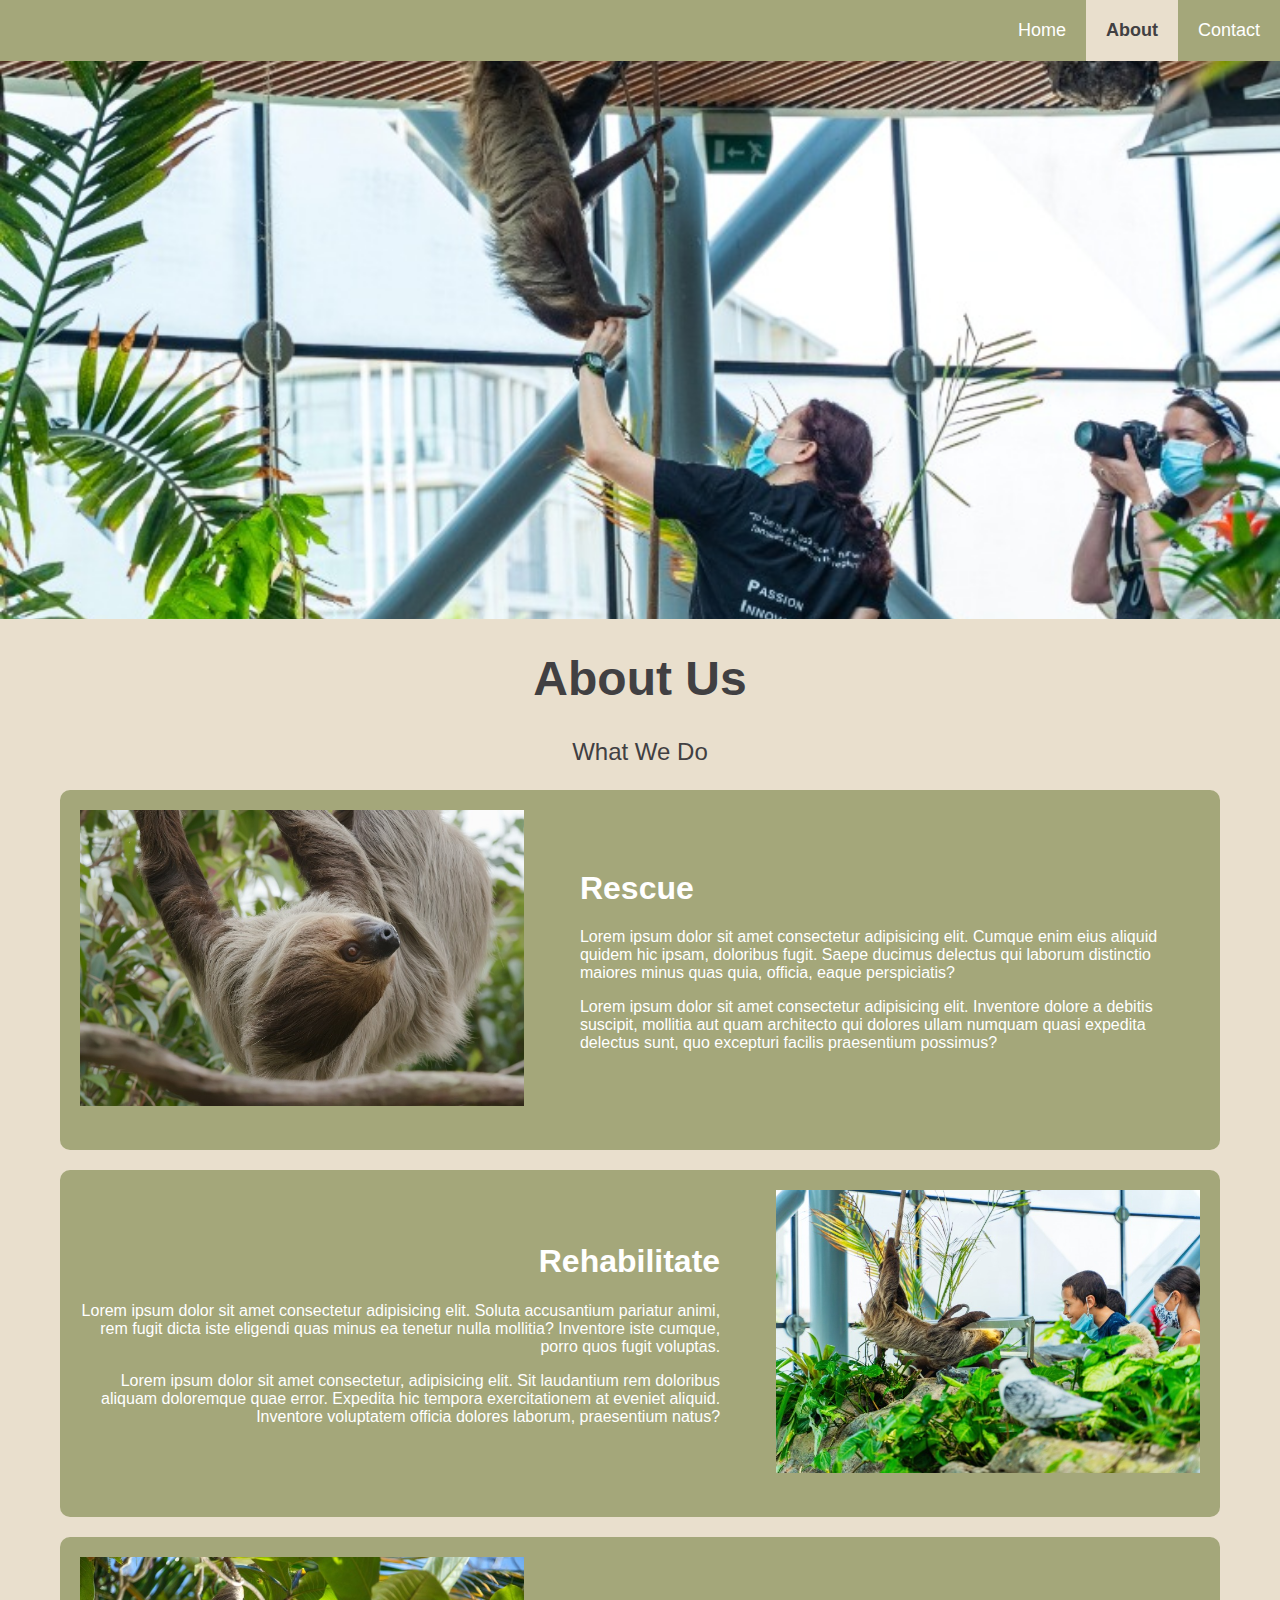
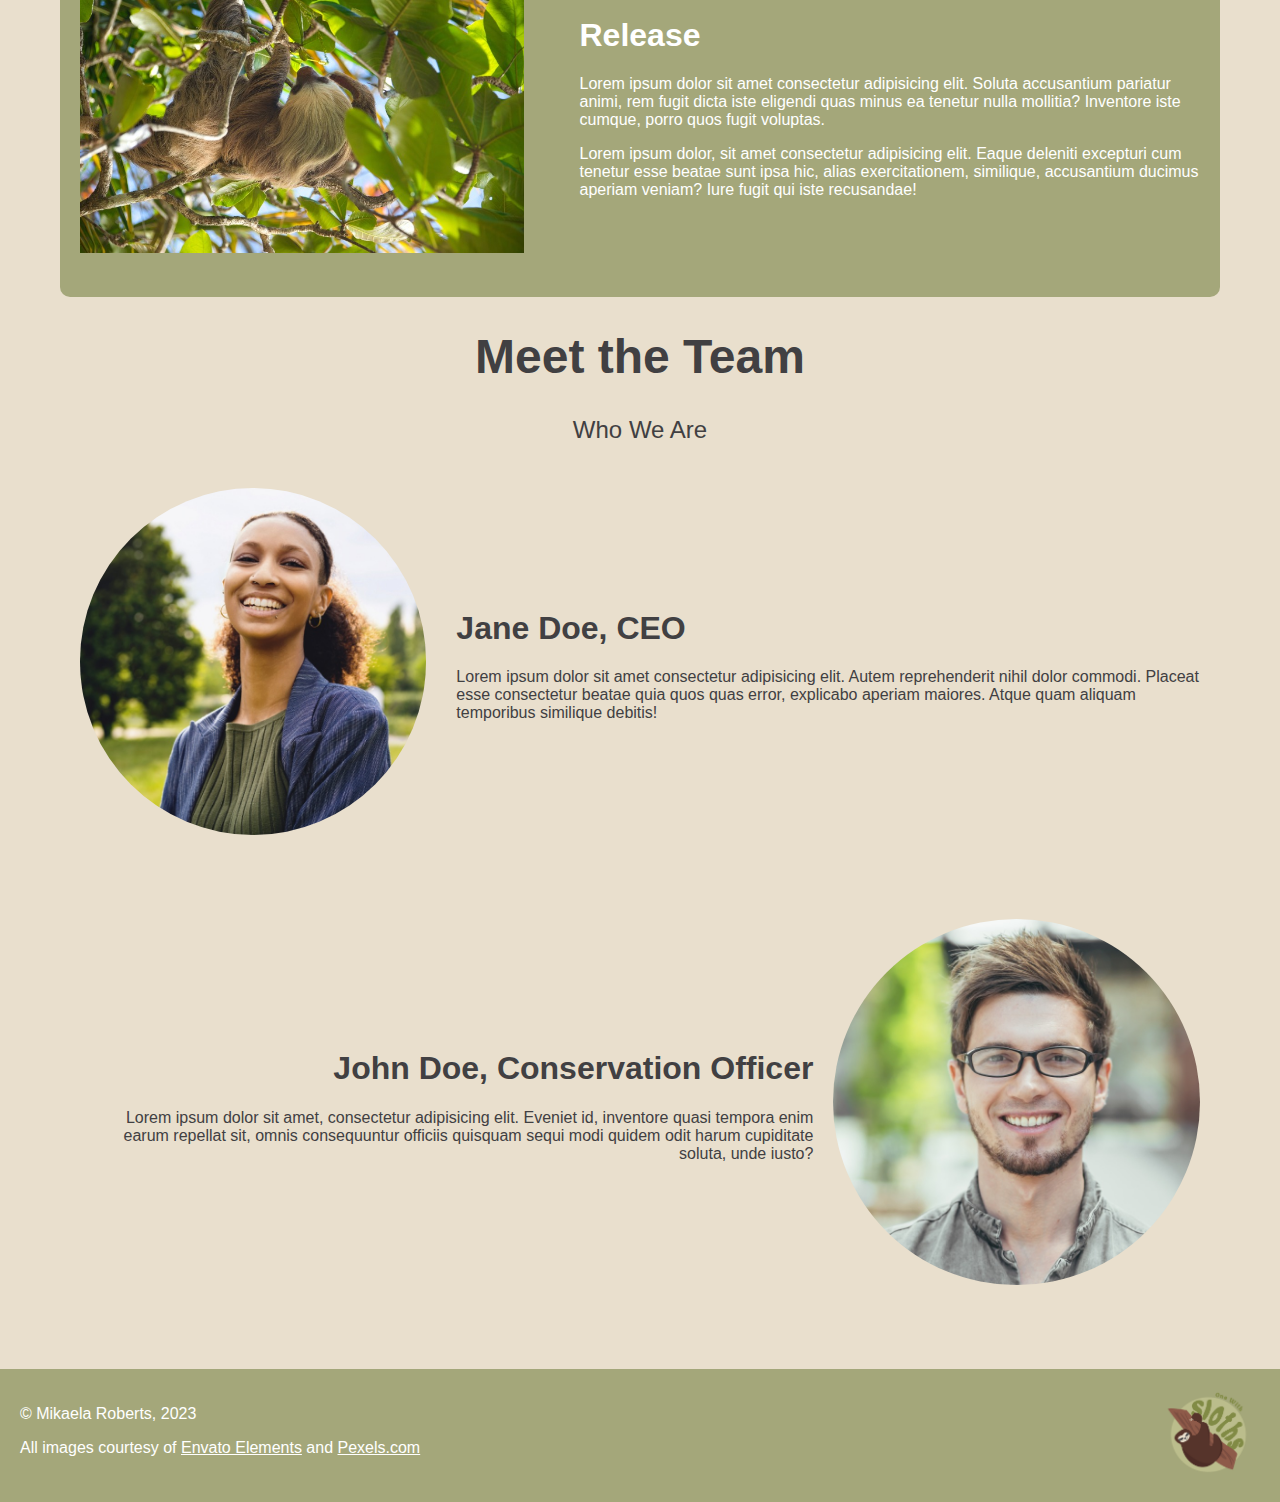
==== about.html @ 449c283b "adds skip-links to about.html" ====
<!DOCTYPE html>
<html lang="en">
<head>
    <meta charset="UTF-8">
    <meta http-equiv="X-UA-Compatible" content="IE=edge">
    <meta name="viewport" content="width=device-width, initial-scale=1.0">
    <link rel="stylesheet" href="/css/main.css">
    <title>About</title>
</head>
<body>
        <!-- SKIP-LINKS -->
        <div class="container">
            <ul class="skip-links">
                <li><a href="about-main-nav">Skip to main navigation</a></li>
                <li><a href="#about-main-content">Skip to main content</a></li>
            </ul>
        </div>
     <!------------------------------------
         TOP NAVIGATION AND HEADER 
        ------------------------------------>

        <div class="header">
            <div class="main-nav" id="about-main-nav">
                <div class="nav-items">
                    <ul>
                        <li><a href="/index.html">Home</a></li>
                        <li><a href="/about.html" class="active-page">About</a></li>
                        <li><a href="/contact.html">Contact</a></li>
                    </ul>
                </div>
            </div>
            <div class="image-banner">
                <picture>
                    <source srcset="images/desktop/low-resolution/about-header-760_x_507.jpeg,
                    images/desktop/high-resolution/about-header-1200_x_800.jpeg 2x"
                    media="(max-width: 1600px)">
                    <img src="/images/about-header.jpg" alt="A sanctuary worker petting a hanging sloth">
                </picture>
            </div>
            <div class="text-header">
                <h1>About Us</h1>
                <p>What We Do</p>
            </div>
        </div>


         <!------------------------------------
         MAIN CONTENT 
        ------------------------------------>

    <div class="main-content" id="about-main-content">
        <div class="wrapper about-cards-outer">
            <div class="rescue-card">
                <div class="rescue-card-img">
                    <picture>
                        <source srcset="images/mobile/low-resolution/sloth-3-320_x_213.jpeg,
                        images/mobile/high-resolution/sloth-3-759_x_506.jpeg 2x"
                        media="(max-width: 759px)">
                        <source srcset="images/desktop/low-resolution/sloth-3-760_x_507.jpeg,
                        images/desktop/high-resolution/sloth-3-1200_x_800.jpeg 2x"
                        media="(max-width: 1600px)">
                        <img src="/images/sloth-3.jpg" alt="an image of a sloth">
                    </picture>
                </div>
                <div class="rescue-card-content">
                    <div class="rescue-card-header">
                        <h1>Rescue</h1>
                    </div>
                    <div class="rescue-card-text">
                        <p>Lorem ipsum dolor sit amet consectetur adipisicing elit. Cumque enim eius aliquid quidem hic ipsam, doloribus fugit. Saepe ducimus delectus qui laborum distinctio maiores minus quas quia, officia, eaque perspiciatis?</p>
                        <p>Lorem ipsum dolor sit amet consectetur adipisicing elit. Inventore dolore a debitis suscipit, mollitia aut quam architecto qui dolores ullam numquam quasi expedita delectus sunt, quo excepturi facilis praesentium possimus?</p>
                    </div>
                </div>
            </div>
            <div class="rehabilitate-card">
                <div class="rehabilitate-card-img">
                    <picture>
                        <source srcset="images/mobile/low-resolution/kids-sloth-320_x_213.jpeg,
                        images/mobile/high-resolution/kids-sloth-759_x_506.jpeg 2x"
                        media="(max-width: 759px)">
                        <source srcset="images/desktop/low-resolution/kids-sloth-760_x_507.jpeg,
                        images/desktop/high-resolution/kids-sloth-1200_x_800.jpeg 2x"
                        media="(max-width: 1600px)">
                        <img src="/images/kids-sloth.jpg" alt="Group of kids watching a sloth">
                    </picture>
                </div>
                <div class="rehabilitate-card-content">
                    <div class="rehabilitate-card-header">
                        <h1>Rehabilitate</h1>
                    </div>
                    <div class="rehabilitate-card-text">
                        <p>Lorem ipsum dolor sit amet consectetur adipisicing elit. Soluta accusantium pariatur animi, rem fugit dicta iste eligendi quas minus ea tenetur nulla mollitia? Inventore iste cumque, porro quos fugit voluptas.</p>
                        <p>Lorem ipsum dolor sit amet consectetur, adipisicing elit. Sit laudantium rem doloribus aliquam doloremque quae error. Expedita hic tempora exercitationem at eveniet aliquid. Inventore voluptatem officia dolores laborum, praesentium natus?</p>
                    </div>
                </div>
            </div>
            <div class="release-card">
                <div class="release-card-img">
                    <picture>
                        <source srcset="images/mobile/low-resolution/wild-sloth-320_x_213.jpeg,
                        images/mobile/high-resolution/wild-sloth-759_x_506.jpeg 2x"
                        media="(max-width: 759px)">
                        <source srcset="images/desktop/low-resolution/wild-sloth-760_x_507.jpeg,
                        images/desktop/high-resolution/wild-sloth-1200_x_800.jpeg 2x"
                        media="(max-width: 1600px)">
                        <img src="/images/wild-sloth.jpg" alt="A sloth hanging in the wild">
                    </picture>
                </div>
                <div class="release-card-content">
                    <div class="release-card-header">
                        <h1>Release</h1>
                    </div>
                    <div class="release-card-text">
                        <p>Lorem ipsum dolor sit amet consectetur adipisicing elit. Soluta accusantium pariatur animi, rem fugit dicta iste eligendi quas minus ea tenetur nulla mollitia? Inventore iste cumque, porro quos fugit voluptas.</p>
                        <p>Lorem ipsum dolor, sit amet consectetur adipisicing elit. Eaque deleniti excepturi cum tenetur esse beatae sunt ipsa hic, alias exercitationem, similique, accusantium ducimus aperiam veniam? Iure fugit qui iste recusandae!</p>
                    </div>
                </div>
            </div>
        </div>
        <div class="text-header">
            <h1>Meet the Team</h1>
            <p>Who We Are</p>
        </div>
        <div class="wrapper about-cards-outer">
            <div class="team-card">
                <div class="team-card-img">
                    <picture>
                        <source srcset="images/mobile/low-resolution/ceo-headshot-320_x_320.jpeg,
                        images/mobile/high-resolution/ceo-headshot-759_x_759.jpeg 2x"
                        media="(max-width: 759px)">
                        <source srcset="images/desktop/low-resolution/ceo-headshot-760_x_760.jpeg,
                        images/desktop/high-resolution/ceo-headshot-1200_x_1200.jpeg 2x"
                        media="(max-width: 1600px)">
                        <img src="/images/ceo-headshot.jpeg" alt="Jane Doe, CEO">
                    </picture>
                </div>
                <div class="team-card-content">
                    <div class="team-card-header">
                        <h1>Jane Doe, CEO</h1>
                    </div>
                    <div class="team-card-text">
                        <p>Lorem ipsum dolor sit amet consectetur adipisicing elit. Autem reprehenderit nihil dolor commodi. Placeat esse consectetur beatae quia quos quas error, explicabo aperiam maiores. Atque quam aliquam temporibus similique debitis!</p>
                    </div>
                </div>
            </div>
            <div class="team-card">
                <div class="team-card-img">
                    <picture>
                        <source srcset="images/mobile/low-resolution/ceo-2-headshot-320_x_320.jpeg,
                        images/mobile/high-resolution/ceo-2-headshot-759_x_759.jpeg 2x"
                        media="(max-width: 759px)">
                        <source srcset="images/desktop/low-resolution/ceo-2-headshot-760_x_760.jpeg,
                        images/desktop/high-resolution/ceo-2-headshot-1200_x_1200.jpeg 2x"
                        media="(max-width: 1600px)">
                        <img src="/images/ceo-2-headshot.jpeg" alt="John Doe, Conservation Officer">
                    </picture>
                </div>
                <div class="team-card-content-john">
                    <div class="team-card-header-john">
                        <h1>John Doe, Conservation Officer</h1>
                    </div>
                    <div class="team-card-text-john">
                        <p>Lorem ipsum dolor sit amet, consectetur adipisicing elit. Eveniet id, inventore quasi tempora enim earum repellat sit, omnis consequuntur officiis quisquam sequi modi quidem odit harum cupiditate soluta, unde iusto?</p>
                    </div>
                </div>
            </div>
        </div>
    </div>
    <footer>
        <div class="footer-container">
            <div class="footer-text">
                <p>&copy; Mikaela Roberts, 2023</p>
                <p>All images courtesy of <a href="http://elements.envato.com">Envato Elements</a> and <a href="http://pexels.com">Pexels.com</a>
            </div>
            <div class="footer-logo">
                <img src="/images/sloth-logo.png" alt="Logo">
            </div>
        </div>
    </footer>
    


</body>
---- css/main.css ----
:root {
    --primary-color: #a4a77a;
    --secondary-color: #E9DFCD;
    --dark-color: #414042;
    --light-color: white;
}

body {
    font-family: Verdana, Geneva, Tahoma, sans-serif;
    background-color: var(--secondary-color);
    margin: 0 auto;
}

/* this wrapper styling will give all divs with wrapper class a margin on left and right*/
.wrapper {
    display: block;
    max-width: 1200px;
    margin: auto;
}

/* SKIP - LINKS STYLING */
.skip-links {
    list-style: none;
    margin: 0;
    padding: 0;
}

.skip-links a {
    position: absolute;
    top: -3em;
    background-color: black;
    columns: white;
    padding: 0.5em 1em;
    font-weight: bold;
}

.skip-links a:focus {
    top: 0;
}

/*******************************************
            NAVIGATION STYLING              
******************************************* */

.main-nav {
    background-color: var(--primary-color);
}

ul {
    list-style-type: none;
    text-align: center;
    margin: 0;
    padding: 0;
}

li a {
    display: block;
    padding: 20px;
    text-decoration: none;
    color: white;
    font-size: large;
}

li a:hover {
    background-color: #E9DFCD;
    color: var(--dark-color);
}

li a:active {
    background-color: #E9DFCD;
    color: var(--dark-color);
    font-weight: bold;
}

.active-page {
    background-color: var(--secondary-color);
    color: var(--dark-color);
    font-weight: bold;
}


.image-banner {
    position: relative;
    max-width: 100%;
    height: auto;
    overflow: hidden;

}

a {
    color: var(--light-color);
}

a:hover {
    color: var(--dark-color);
}


/* *************************************
        HOME PAGE HEADER STYLING 
****************************************/

.image-banner img {
    width: 100%;
    height: auto;
}

.text-header {
    color: var(--dark-color);
    text-align: center;
    font-size: x-large;
}

.content-cards-outer {
    display: flex;
    flex-direction: column;
    justify-content: space-between;
}

.card {
    display: flex;
    flex-direction: column;
    align-items: center;
    border-radius: 10px;
    padding: 20px;
    max-width: 600px;
    margin: 20px;
    background-color: #a4a77a;
    padding-bottom: 40px;
    flex: 1;
    transition: transform 0.2s ease-in-out;
}


.about-card-img {
    width: 100%; 
}

.about-card-img img {
    width: 100%;
    height: auto;
}

.about-card-text {
    text-align: center;
    color: var(--light-color);
    margin-bottom: 20px;
}

.about-card-header {
    color: var(--light-color);
}

.button {
    background-color: var(--dark-color);
    color: var(--secondary-color);
    text-decoration: none;
    border-radius: 20px;
    padding: 10px 30px;
    transition: all 0.5s ease-in-out;
}

.button:hover {
    background-color: var(--secondary-color);
    color: var(--dark-color);
}


.contact-card-img {
    width: 100%;
}

.contact-card-img img {
    width: 100%;
    height: auto;
}

.contact-card-header {
    color: var(--light-color);
}

.contact-card-text {
    text-align: center;
    color: var(--light-color);
    margin-bottom: 20px;
}

/* ****************************
        ABOUT PAGE STYLING 
*******************************/


/* RESCUE + RELEASE CARDS */
.rescue-card, .release-card {
    display: flex;
    flex-direction: column;
    align-items: center;
    border-radius: 10px;
    padding: 20px;
    max-width: 600px;
    margin: 20px;
    background-color: #a4a77a;
    padding-bottom: 40px;
    flex: 1;
    transition: transform 0.2s ease-in-out;
}

.rescue-card:hover, .release-card:hover {
    transform: scale(1.015);
}

.rescue-card-img, .release-card-img {
    width: 100%; 
}

.rescue-card-img, .release-card-img, img {
    width: 100%;
    height: auto;
}

.rescue-card-text, .release-card-text {
    text-align: center;
    color: var(--light-color);
    margin-bottom: 20px;
}

.rescue-card-header, .release-card-header {
    color: var(--light-color);
}

.rescue-card-content, .release-card-content {
    text-align: center;
}

/* REHABILITATE CARDS */

.rehabilitate-card {
    display: flex;
    flex-direction: column;
    align-items: center;
    border-radius: 10px;
    padding: 20px;
    max-width: 600px;
    margin: 20px;
    background-color: #a4a77a;
    padding-bottom: 40px;
    flex: 1;
    transition: transform 0.2s ease-in-out;
}

.rehabilitate-card:hover {
    transform: scale(1.015);
}

.rehabilitate-card-img {
    width: 100%; 
}

.rehabilitate-card-img img {
    width: 100%;
    height: auto;
}

.rehabilitate-card-text {
    text-align: center;
    color: var(--light-color);
    margin-bottom: 20px;
}

.rehabilitate-card-header {
    color: var(--light-color);
}

.rehabilitate-card-content {
    text-align: center;
}

/* MEET THE TEAM */

.team-card {
    display: flex;
    flex-direction: column;
    align-items: center;
    padding: 20px;
    max-width: 759px;
    margin: 20px;
    padding-bottom: 40px;
    flex: 1;
}

.team-card-img img {
    border-radius: 50%;
}

.team-card-img {
    transition: transform 0.2s ease-in-out;
}

.team-card-img:hover {
    transform: scale(1.01);
}

.team-card-content {
    text-align: center;
    color: var(--dark-color);
}

.team-card-content-john {
    text-align: center;
    color: var(--dark-color)
}

/* ****************************
        CONTACT PAGE STYLING
*******************************/

.contact-card {
    display: flex;
    flex-direction: column;
    align-items: left;
    border-radius: 10px;
    padding: 20px;
    max-width: 600px;
    margin: 20px;
    background-color: #a4a77a;
    padding-bottom: 40px;
    flex: 1;
    color: var(--light-color);
}

/* FORM STYLING */

form {
    display: flex;
    flex-direction: column;
    align-items: left;
    border-radius: 10px;
    padding: 20px;
    max-width: 600px;
    margin: 20px;
    padding-bottom: 40px;
    flex: 1;
    color: var(--dark-color)  
}

label {
    display: block;
    margin-bottom: 5px;
    margin-top: 15px;
}

input {
    width: 100%;
    border: none;
    border-radius: 10px;
    padding: 10px;
}

button[type="submit"] {
    width: 65px;
    background-color: var(--primary-color);
    border: none;
    border-radius: 10px;
    color: var(--light-color);
    padding: 10px;
    margin-top: 15px;
    cursor: pointer;
}

#message {
    height: 100px;
}

.visiting-card {
    display: flex;
    flex-direction: column;
    align-items: left;
    border-radius: 10px;
    padding: 20px;
    max-width: 600px;
    margin: 20px;
    background-color: #a4a77a;
    padding-bottom: 40px;
    flex: 1;
    color: var(--light-color);
}

.map-card {
    border-radius: 10px;
    padding: 20px;
    max-width: 600px;
    margin: 20px;
    padding-bottom: 40px;
}

.map iframe {
    width: 100%;
    border-radius: 5%;
}

/* **********************************
            DESKTOP STYLING
 *************************************/

@media screen and (min-width: 760px) {

    /* HOME PAGE + NAV */

    /* using flex-direction row to change the layout of the cards from a single-column to side-by-side row layout when the media screen is over 760px */
    .content-cards-outer {
        flex-direction: row;
    }
    
    .about-cards-outer {
        flex-direction: column;
    }

    .main-nav {
        display: flex;
        justify-content: space-between;
        align-items: center;
    }

    .nav-items {
        flex-grow: 1;
    }

    ul {
        display: flex;
        justify-content: flex-end;
    }

    /* this ensures that when the media screen is over 760px, the image crops slightly. This will make sure that the banner image isn't way too big when the media screen is over 760px, taking up most of the screen, and instead, the banner will stay cropped. */
    .image-banner img {
        margin-top: -150px;
        margin-bottom: -150px;
      }

      /* ABOUT PAGE */


      /* here, I decided to go with flex to change the layout within the cards themselves (the card content) from a single column to row direction so that the content is side by side when the media screen is larger than 760 px. */
    .rescue-card, .release-card {
        flex-direction: row;
        justify-content: space-between;
        max-width: none;
    }

    .rescue-card-img, .release-card-img {
        max-width: 100%;
        height: auto;
        margin-right: 5%;
    }

    .rescue-card-content, .rescue-card-text, .release-card-content, .release-card-text {
        text-align: left;
    }

    .rescue-card:hover, .release-card:hover {
        transform: scale(1.05);
    }

    .rehabilitate-card {
        flex-direction: row-reverse;
        justify-content: space-between;
        max-width: none;
    }

    .rehabilitate-card-img {
        max-width: 100%;
        height: auto;
        margin-left: 5%;
    }

    .rehabilitate-card-content, .rehabilitate-card-text {
        text-align: right;
    }

    .rehabilitate-card:hover {
        transform: scale(1.05);
    }

    .team-card {
        flex-direction: row;
        justify-content: space-between;
        max-width: none;
    }

    .team-card-content {
        text-align: left;
        margin-left: 30px;
    }

    .team-card:nth-child(2) {
        flex-direction: row-reverse;
    }

    .team-card-content-john {
        text-align: right;
        margin-right: 20px;
    }

    /* CONTACT PAGE */

/* I decided to go with grid in this case in order to ensure that when the screen is desktop size, the single-column layout turns into a 2-column, 2-row layout. */
    .contact-cards-outer {
        display: grid;
        grid-template-columns: repeat(2, 1fr);
        grid-template-rows: repeat(2, 1fr);
        row-gap: 20px;
        column-gap: 5%;
        margin: 20px;
    }

    .contact-card,
    .contact-form,
    .visiting-card,
    .map-card {
        width: 100%;
        height: auto;
    }

}


/* ***********************************
            FOOTER STYLING 
**************************************/

footer {
    background-color: var(--primary-color);
    padding: 20px;
    color: var(--light-color);
    margin-top: 40px;
}

.footer-container {
    display: flex;
    justify-content: space-between;
}

.footer-logo img {
    width: 100px;
    height: auto;
    animation: rotate 8s linear infinite;
}

@keyframes rotate {
    0% {
        transform: rotate(0deg);
    }
    100% {
        transform: rotate(360deg);
    }
}
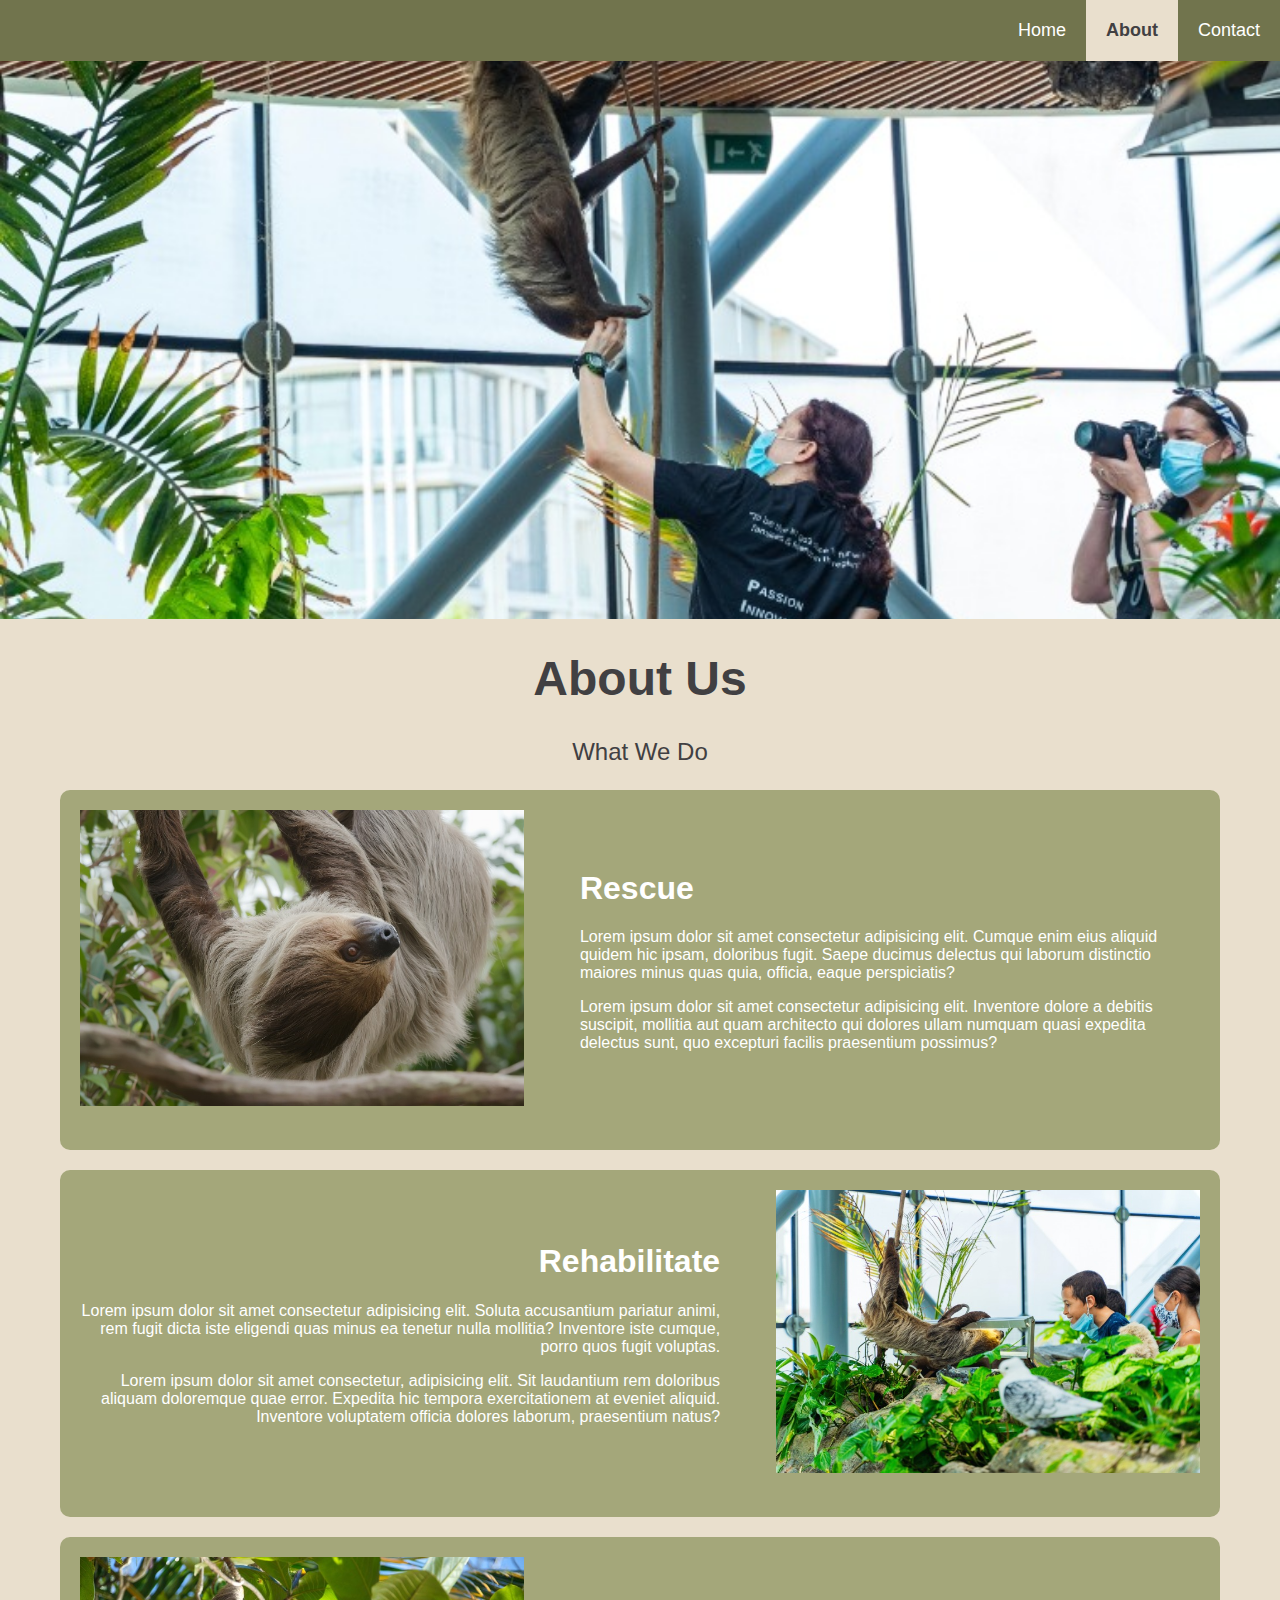
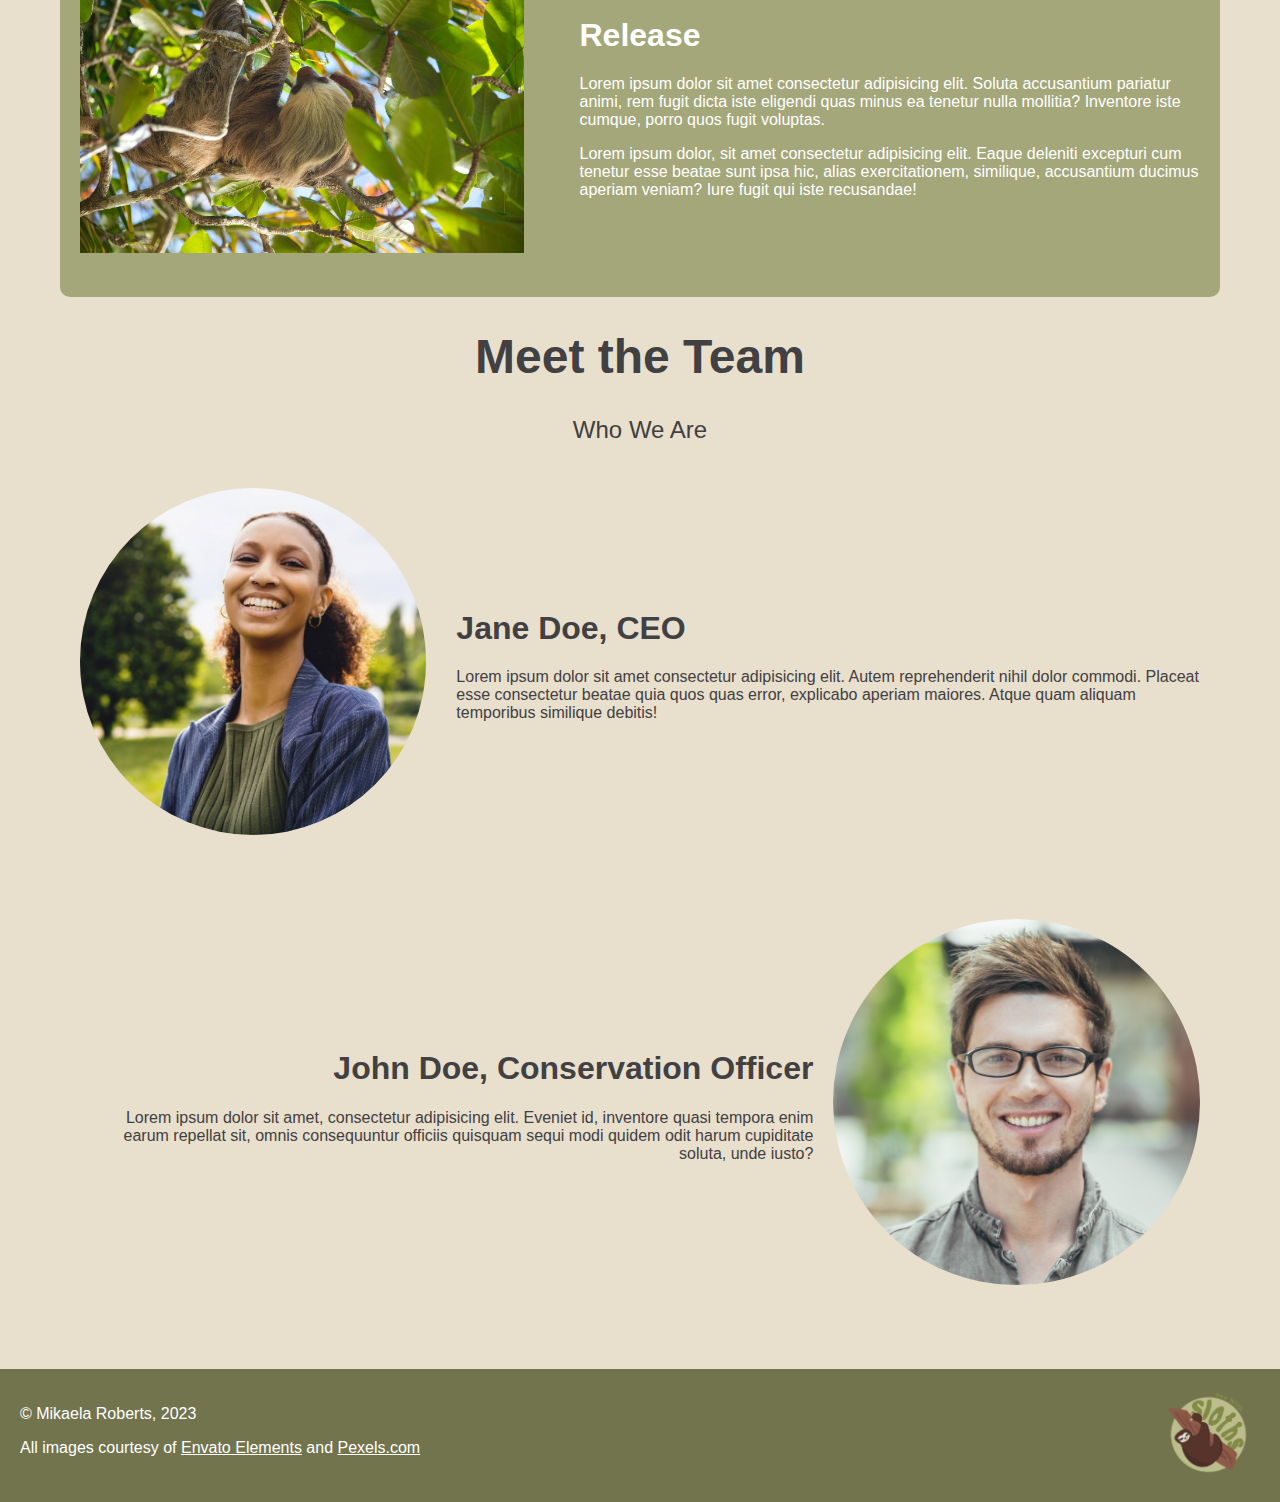
==== commit 048b877f: "adds schema" ====
--- a/about.html
+++ b/about.html
@@ -21,7 +21,7 @@
 
         <div class="header">
             <div class="main-nav" id="about-main-nav">
-                <div class="nav-items">
+                <div class="nav-items" role="navigation">
                     <ul>
                         <li><a href="/index.html">Home</a></li>
                         <li><a href="/about.html" class="active-page">About</a></li>
@@ -30,7 +30,7 @@
                 </div>
             </div>
             <div class="image-banner">
-                <picture>
+                <picture role="img">
                     <source srcset="images/desktop/low-resolution/about-header-760_x_507.jpeg,
                     images/desktop/high-resolution/about-header-1200_x_800.jpeg 2x"
                     media="(max-width: 1600px)">
@@ -38,7 +38,7 @@
                 </picture>
             </div>
             <div class="text-header">
-                <h1>About Us</h1>
+                <h1 role="heading">About Us</h1>
                 <p>What We Do</p>
             </div>
         </div>
@@ -48,11 +48,11 @@
          MAIN CONTENT 
         ------------------------------------>
 
-    <div class="main-content" id="about-main-content">
+    <div class="main-content" id="about-main-content" role="main">
         <div class="wrapper about-cards-outer">
             <div class="rescue-card">
                 <div class="rescue-card-img">
-                    <picture>
+                    <picture role="img">
                         <source srcset="images/mobile/low-resolution/sloth-3-320_x_213.jpeg,
                         images/mobile/high-resolution/sloth-3-759_x_506.jpeg 2x"
                         media="(max-width: 759px)">
@@ -64,7 +64,7 @@
                 </div>
                 <div class="rescue-card-content">
                     <div class="rescue-card-header">
-                        <h1>Rescue</h1>
+                        <h1 role="heading">Rescue</h1>
                     </div>
                     <div class="rescue-card-text">
                         <p>Lorem ipsum dolor sit amet consectetur adipisicing elit. Cumque enim eius aliquid quidem hic ipsam, doloribus fugit. Saepe ducimus delectus qui laborum distinctio maiores minus quas quia, officia, eaque perspiciatis?</p>
@@ -74,7 +74,7 @@
             </div>
             <div class="rehabilitate-card">
                 <div class="rehabilitate-card-img">
-                    <picture>
+                    <picture role="img">
                         <source srcset="images/mobile/low-resolution/kids-sloth-320_x_213.jpeg,
                         images/mobile/high-resolution/kids-sloth-759_x_506.jpeg 2x"
                         media="(max-width: 759px)">
@@ -86,7 +86,7 @@
                 </div>
                 <div class="rehabilitate-card-content">
                     <div class="rehabilitate-card-header">
-                        <h1>Rehabilitate</h1>
+                        <h1 role="heading">Rehabilitate</h1>
                     </div>
                     <div class="rehabilitate-card-text">
                         <p>Lorem ipsum dolor sit amet consectetur adipisicing elit. Soluta accusantium pariatur animi, rem fugit dicta iste eligendi quas minus ea tenetur nulla mollitia? Inventore iste cumque, porro quos fugit voluptas.</p>
@@ -96,7 +96,7 @@
             </div>
             <div class="release-card">
                 <div class="release-card-img">
-                    <picture>
+                    <picture role="img">
                         <source srcset="images/mobile/low-resolution/wild-sloth-320_x_213.jpeg,
                         images/mobile/high-resolution/wild-sloth-759_x_506.jpeg 2x"
                         media="(max-width: 759px)">
@@ -108,7 +108,7 @@
                 </div>
                 <div class="release-card-content">
                     <div class="release-card-header">
-                        <h1>Release</h1>
+                        <h1 role="heading">Release</h1>
                     </div>
                     <div class="release-card-text">
                         <p>Lorem ipsum dolor sit amet consectetur adipisicing elit. Soluta accusantium pariatur animi, rem fugit dicta iste eligendi quas minus ea tenetur nulla mollitia? Inventore iste cumque, porro quos fugit voluptas.</p>
@@ -118,11 +118,11 @@
             </div>
         </div>
         <div class="text-header">
-            <h1>Meet the Team</h1>
+            <h1 role="heading">Meet the Team</h1>
             <p>Who We Are</p>
         </div>
         <div class="wrapper about-cards-outer">
-            <div class="team-card">
+            <div class="team-card" role="region">
                 <div class="team-card-img">
                     <picture>
                         <source srcset="images/mobile/low-resolution/ceo-headshot-320_x_320.jpeg,
@@ -136,14 +136,14 @@
                 </div>
                 <div class="team-card-content">
                     <div class="team-card-header">
-                        <h1>Jane Doe, CEO</h1>
+                        <h1 role="heading">Jane Doe, CEO</h1>
                     </div>
                     <div class="team-card-text">
                         <p>Lorem ipsum dolor sit amet consectetur adipisicing elit. Autem reprehenderit nihil dolor commodi. Placeat esse consectetur beatae quia quos quas error, explicabo aperiam maiores. Atque quam aliquam temporibus similique debitis!</p>
                     </div>
                 </div>
             </div>
-            <div class="team-card">
+            <div class="team-card" role="region">
                 <div class="team-card-img">
                     <picture>
                         <source srcset="images/mobile/low-resolution/ceo-2-headshot-320_x_320.jpeg,
@@ -157,7 +157,7 @@
                 </div>
                 <div class="team-card-content-john">
                     <div class="team-card-header-john">
-                        <h1>John Doe, Conservation Officer</h1>
+                        <h1 role="heading">John Doe, Conservation Officer</h1>
                     </div>
                     <div class="team-card-text-john">
                         <p>Lorem ipsum dolor sit amet, consectetur adipisicing elit. Eveniet id, inventore quasi tempora enim earum repellat sit, omnis consequuntur officiis quisquam sequi modi quidem odit harum cupiditate soluta, unde iusto?</p>
@@ -166,14 +166,14 @@
             </div>
         </div>
     </div>
-    <footer>
+    <footer role="contentinfo">
         <div class="footer-container">
             <div class="footer-text">
                 <p>&copy; Mikaela Roberts, 2023</p>
                 <p>All images courtesy of <a href="http://elements.envato.com">Envato Elements</a> and <a href="http://pexels.com">Pexels.com</a>
             </div>
             <div class="footer-logo">
-                <img src="/images/sloth-logo.png" alt="Logo">
+                <img src="/images/sloth-logo.png" alt="Company Logo, a cartoon of a sloth hanging on a branch">
             </div>
         </div>
     </footer>
--- a/css/main.css
+++ b/css/main.css
@@ -1,5 +1,5 @@
 :root {
-    --primary-color: #a4a77a;
+    --primary-color: #71744d;
     --secondary-color: #E9DFCD;
     --dark-color: #414042;
     --light-color: white;
@@ -125,7 +125,7 @@
     padding: 20px;
     max-width: 600px;
     margin: 20px;
-    background-color: #a4a77a;
+    background-color: var(--primary-color);
     padding-bottom: 40px;
     flex: 1;
     transition: transform 0.2s ease-in-out;
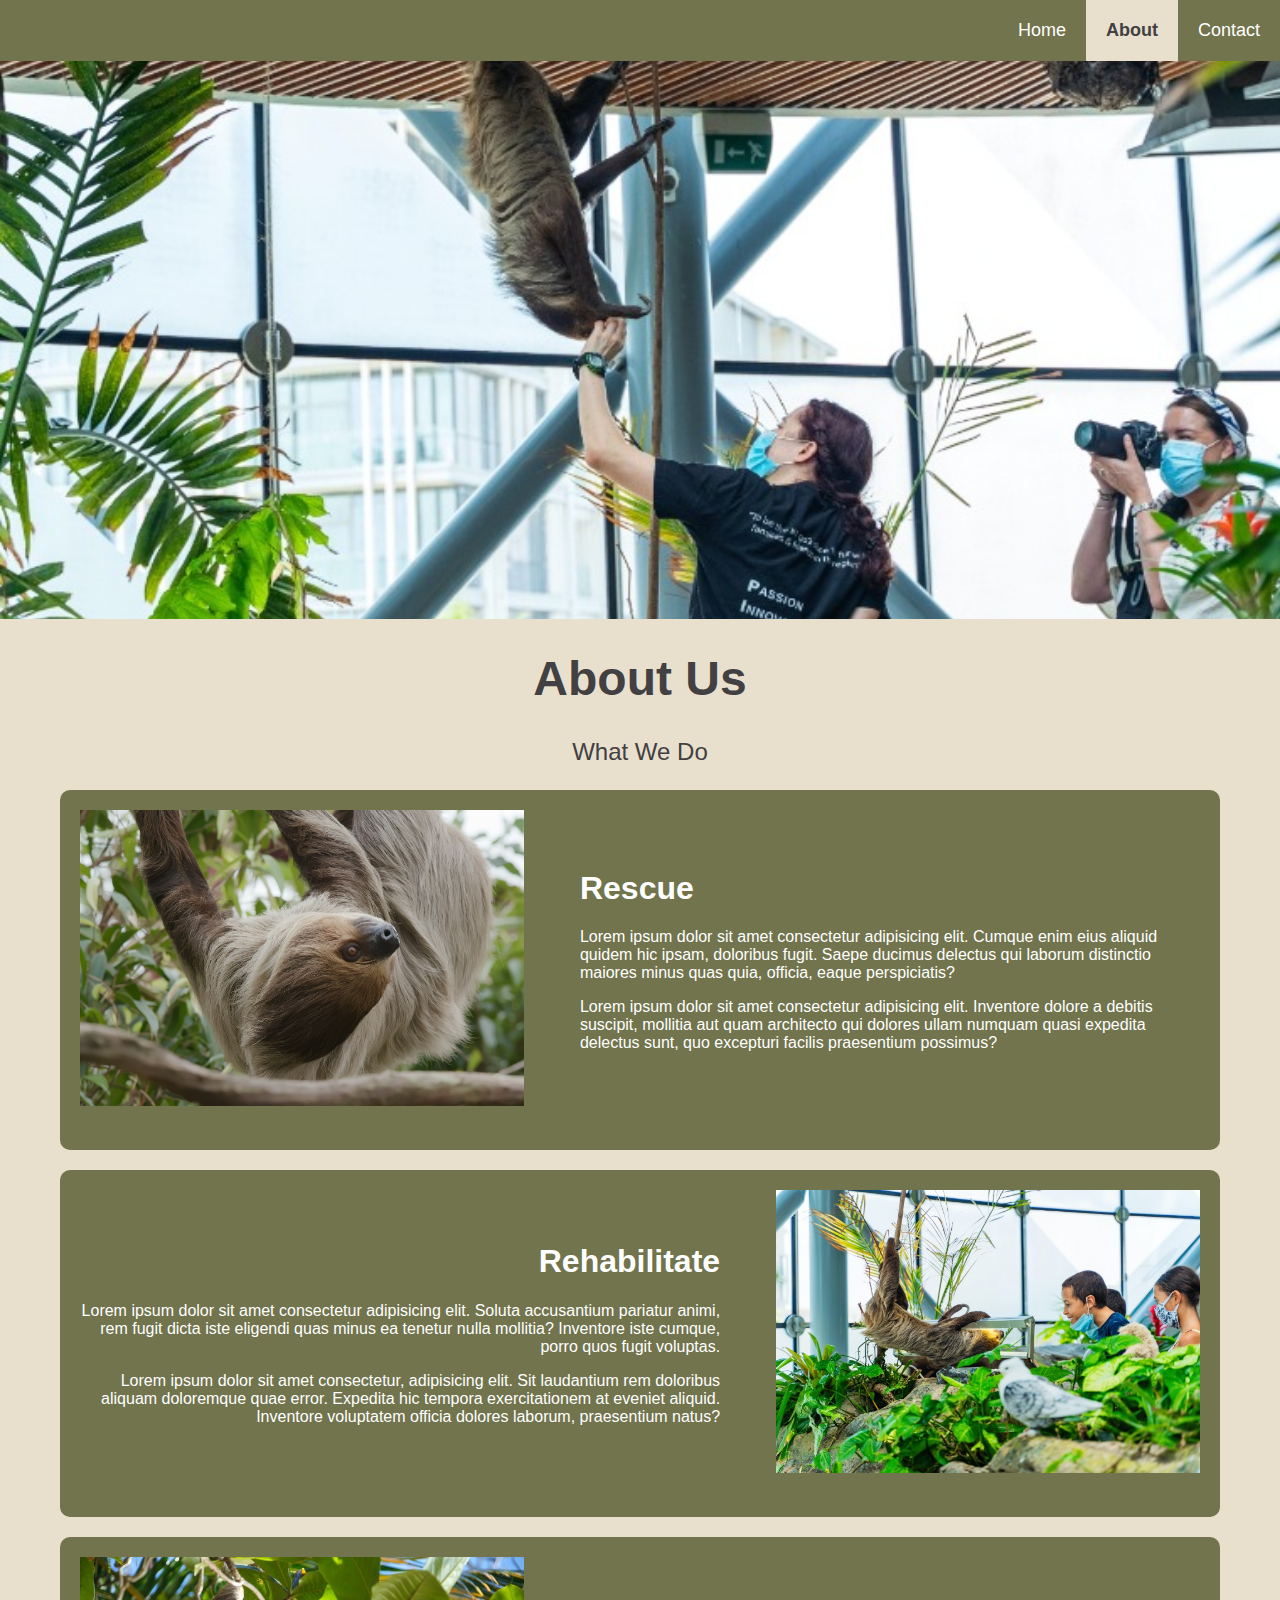
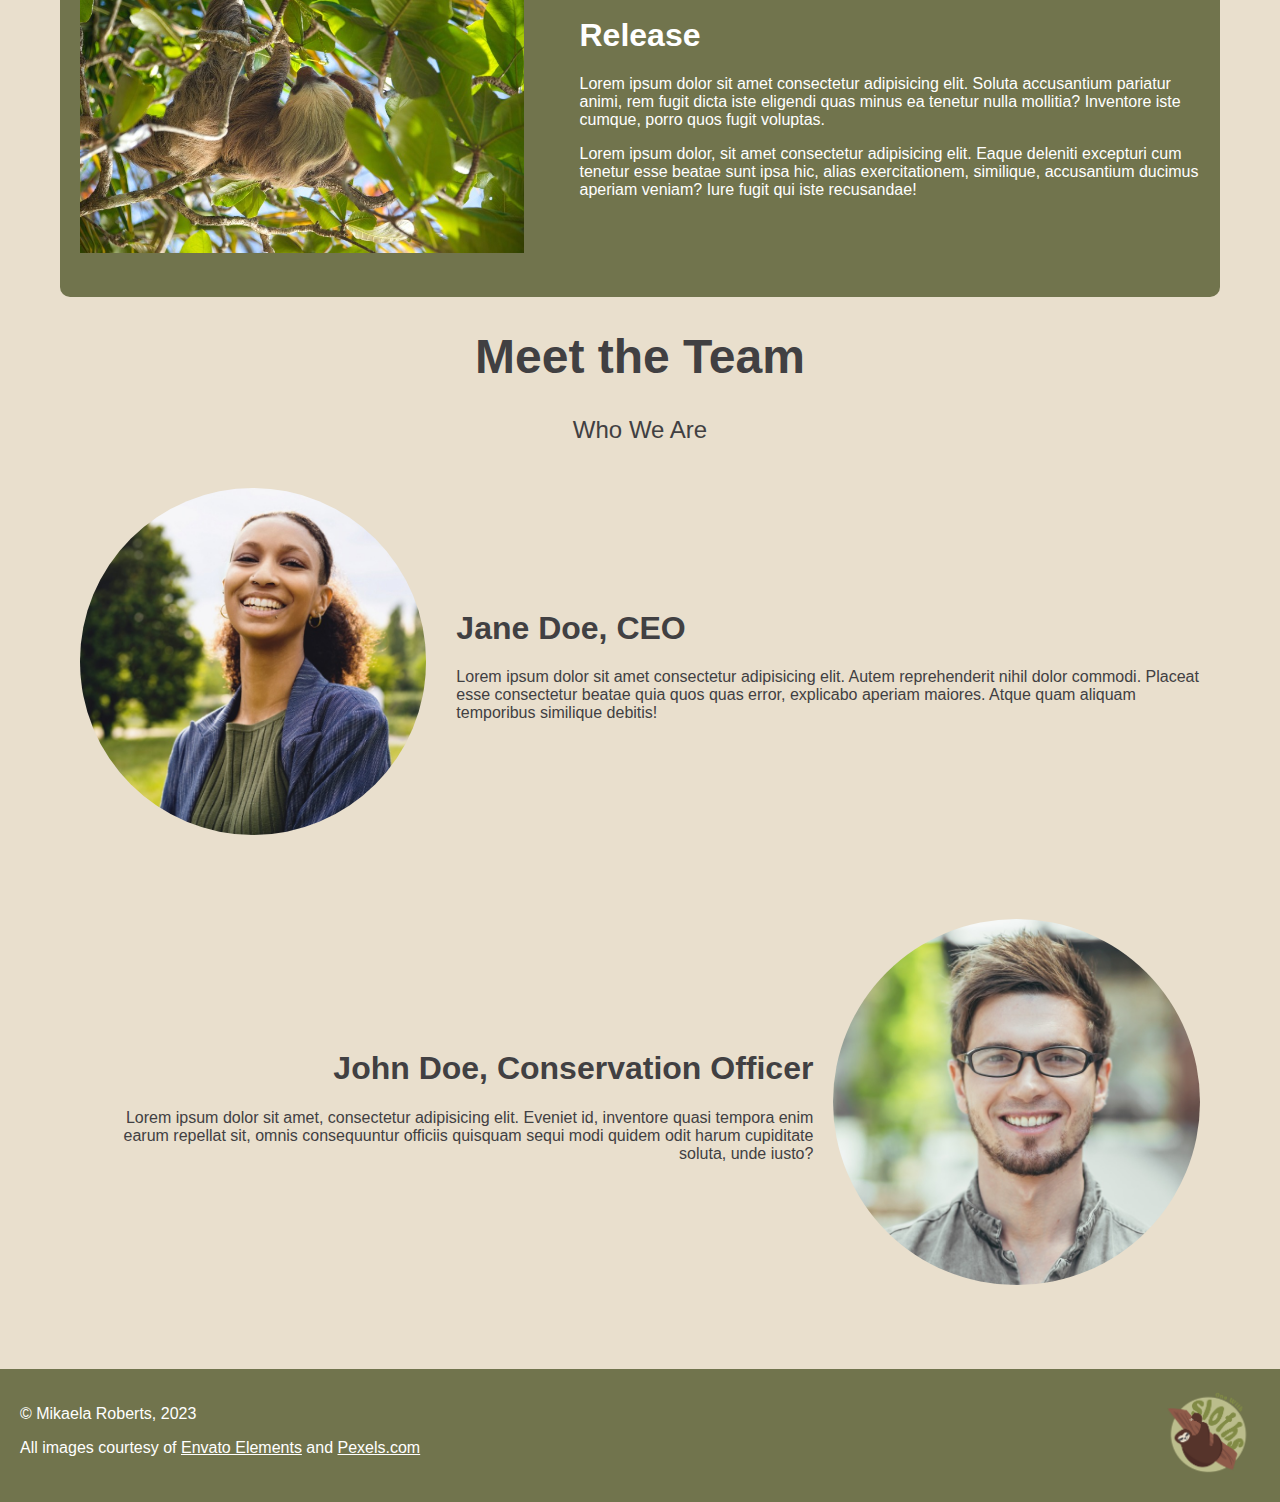
==== commit 8820d67a: "relinks main.css" ====
--- a/about.html
+++ b/about.html
@@ -4,7 +4,7 @@
     <meta charset="UTF-8">
     <meta http-equiv="X-UA-Compatible" content="IE=edge">
     <meta name="viewport" content="width=device-width, initial-scale=1.0">
-    <link rel="stylesheet" href="/css/main.css">
+    <link rel="stylesheet" href="./css/main.css">
     <title>About</title>
 </head>
 <body>
--- a/css/main.css
+++ b/css/main.css
@@ -199,7 +199,7 @@
     padding: 20px;
     max-width: 600px;
     margin: 20px;
-    background-color: #a4a77a;
+    background-color: var(--primary-color);
     padding-bottom: 40px;
     flex: 1;
     transition: transform 0.2s ease-in-out;
@@ -242,7 +242,7 @@
     padding: 20px;
     max-width: 600px;
     margin: 20px;
-    background-color: #a4a77a;
+    background-color: var(--primary-color);
     padding-bottom: 40px;
     flex: 1;
     transition: transform 0.2s ease-in-out;
@@ -322,7 +322,7 @@
     padding: 20px;
     max-width: 600px;
     margin: 20px;
-    background-color: #a4a77a;
+    background-color: var(--primary-color);
     padding-bottom: 40px;
     flex: 1;
     color: var(--light-color);
@@ -379,7 +379,7 @@
     padding: 20px;
     max-width: 600px;
     margin: 20px;
-    background-color: #a4a77a;
+    background-color: var(--primary-color);
     padding-bottom: 40px;
     flex: 1;
     color: var(--light-color);
@@ -539,11 +539,15 @@
     justify-content: space-between;
 }
 
+/* I wanted to add a fun and noticeable animation here, so I decided to make the logo, which also happens to be a circular shape, roate one full time over the course of 8 seconds, infinitely */
+
 .footer-logo img {
     width: 100px;
     height: auto;
     animation: rotate 8s linear infinite;
 }
+
+/* I used the keyframes here to make the logo rotate one time (360 degrees) over the course of 8 seconds */
 
 @keyframes rotate {
     0% {
